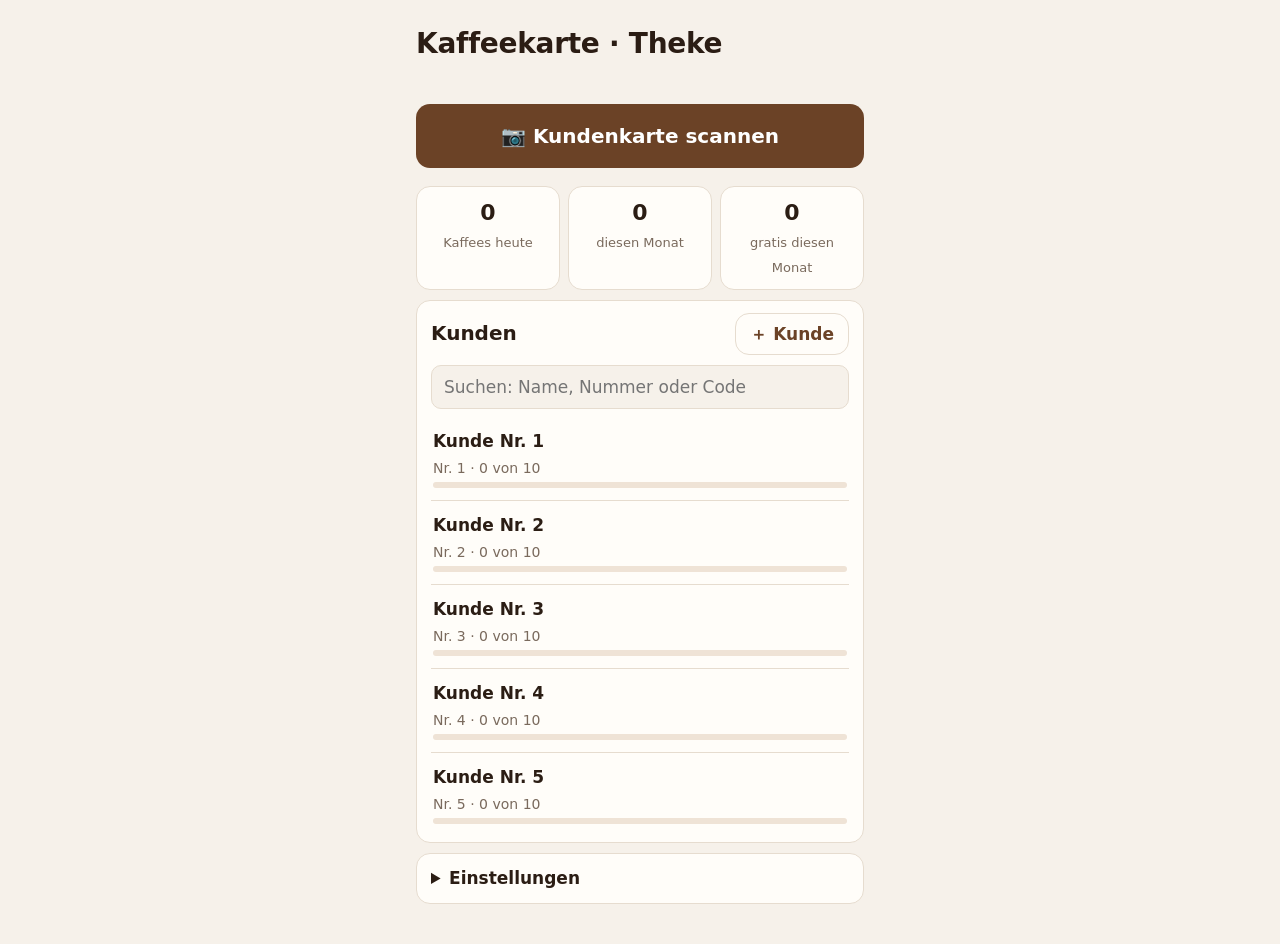
==== theke/index.html @ e29f2d75 "Theken-Version: Kundenkarten mit eigenem QR-Code, App bei der Verkäuferin Neue Seite /theke/ für den" ====
<!doctype html>
<html lang="de">
<head>
  <meta charset="utf-8">
  <meta name="viewport" content="width=device-width, initial-scale=1, viewport-fit=cover">
  <meta http-equiv="Content-Security-Policy" content="default-src 'self'; script-src 'self'; style-src 'self'; img-src 'self' data: blob:; media-src 'self' blob: mediastream:; connect-src 'self'; object-src 'none'; base-uri 'self'; form-action 'none'">
  <meta name="theme-color" content="#3b2a20">
  <meta name="description" content="Kaffeekarte für die Theke: Kundenkarten scannen, Kaffees zählen, jeder 10. gratis.">
  <title>Kaffeekarte · Theke</title>
  <link rel="manifest" href="manifest.webmanifest">
  <link rel="icon" href="../icon.svg" type="image/svg+xml">
  <link rel="apple-touch-icon" href="../icon-192.png">
  <link rel="stylesheet" href="../style.css?v=2">
  <link rel="stylesheet" href="theke.css?v=1">
</head>
<body>
  <main class="wrap">
    <header class="top">
      <h1>Kaffeekarte · Theke</h1>
      <p class="place" id="place"></p>
    </header>

    <p class="banner" id="backupHint" hidden></p>

    <button class="btn btn--main" id="scan" type="button">📷 Kundenkarte scannen</button>

    <section class="stats" id="stats"></section>

    <section class="box box--open" aria-labelledby="custTitle">
      <div class="row">
        <h2 id="custTitle">Kunden</h2>
        <button class="btn btn--ghost btn--small" id="addCust" type="button">＋ Kunde</button>
      </div>
      <input class="search" id="search" type="search" placeholder="Suchen: Name, Nummer oder Code" autocomplete="off">
      <ul class="clist" id="clist"></ul>
    </section>

    <details class="box">
      <summary>Einstellungen</summary>
      <label class="field">Name des Bäckers / Cafés (steht auf den Karten)
        <input id="setPlace" maxlength="40" placeholder="z. B. Bäckerei an der Ecke" autocomplete="off">
      </label>
      <label class="field">Kaffees bis zum Gratis-Kaffee
        <select id="setSize"></select>
      </label>
      <a class="btn btn--ghost" href="karten.html">🖨️ Alle Kundenkarten drucken</a>
      <button class="btn btn--ghost" id="export" type="button">💾 Sicherung speichern (Datei)</button>
      <button class="btn btn--ghost" id="import" type="button">Sicherung laden</button>
      <input id="importFile" type="file" accept=".json,application/json" hidden>
      <button class="btn btn--danger" id="reset" type="button">Alles zurücksetzen</button>
      <p class="hint">Alle Daten liegen nur auf diesem Gerät. Bitte regelmäßig „Sicherung speichern“ – wird der
        Browser-Speicher gelöscht oder geht das Gerät verloren, hilft nur die Sicherungsdatei.
        Tipp: Über das Browser-Menü „Zum Startbildschirm hinzufügen“ wird daraus eine App.</p>
    </details>
  </main>

  <!-- Kunde -->
  <section class="panel" id="detail" hidden aria-modal="true" role="dialog" aria-labelledby="dName">
    <div class="wrap">
      <div class="row">
        <button class="btn btn--ghost btn--small" id="dClose" type="button">← Zurück</button>
        <span class="muted" id="dNo"></span>
      </div>
      <h2 class="dname" id="dName"></h2>
      <div class="card">
        <div class="cups" id="dCups" aria-hidden="true"></div>
        <p class="status" id="dStatus" role="status" aria-live="polite"></p>
        <div class="free" id="dFree" hidden>
          <p><strong>Gratis-Kaffee fällig! 🎉</strong></p>
          <button class="btn btn--gold" id="dRedeem" type="button">Gratis-Kaffee ausgegeben</button>
        </div>
      </div>
      <button class="btn btn--main" id="dAdd" type="button">☕ Kaffee zählen</button>
      <button class="btn btn--ghost" id="dUndo" type="button" hidden>Letzten Kaffee zurücknehmen</button>
      <section class="stats" id="dStats"></section>
      <details class="box">
        <summary>Verlauf</summary>
        <ul class="log" id="dLog"></ul>
      </details>
      <details class="box">
        <summary>Kunde bearbeiten</summary>
        <label class="field">Name oder Spitzname (freiwillig)
          <input id="dRename" maxlength="30" placeholder="z. B. Herr M. mit Hund" autocomplete="off">
        </label>
        <a class="btn btn--ghost" id="dPrint" href="karten.html">🖨️ Karte neu drucken</a>
        <button class="btn btn--danger" id="dDelete" type="button">Kunde löschen</button>
      </details>
    </div>
  </section>

  <!-- Scanner -->
  <section class="panel panel--scan" id="scanner" hidden aria-modal="true" role="dialog" aria-label="Kundenkarte scannen">
    <video id="video" playsinline muted></video>
    <div class="frame" aria-hidden="true"></div>
    <p class="scanmsg" id="scanMsg">Kundenkarte vor die Kamera halten …</p>
    <button class="btn btn--main scanclose" id="scanClose" type="button">Abbrechen</button>
  </section>

  <div class="toast" id="toast" role="alert" hidden></div>
  <script src="jsQR.js"></script>
  <script src="store.js?v=1"></script>
  <script src="theke.js?v=1"></script>
</body>
</html>
---- style.css ----
:root {
  --bg: #f6f1ea; --surface: #fffdf9; --text: #2b1d14; --muted: #7a6a5d; --line: #e6dccf;
  --coffee: #6b4226; --coffee-soft: #efe3d6; --gold: #c8912e; --gold-soft: #fbefd6; --danger: #a33a2a;
  color-scheme: light dark;
}
@media (prefers-color-scheme: dark) {
  :root { --bg: #1b1410; --surface: #261c16; --text: #f3e9df; --muted: #b8a797; --line: #3a2c22;
    --coffee: #d9a57a; --coffee-soft: #3a2a20; --gold: #e3b458; --gold-soft: #3d3020; --danger: #ef8a78; }
}
* { box-sizing: border-box; }
html { -webkit-text-size-adjust: 100%; }
body { margin: 0; background: var(--bg); color: var(--text); font: 17px/1.45 system-ui, -apple-system, "Segoe UI", Roboto, sans-serif; }
.wrap { max-width: 480px; margin: 0 auto; padding: max(16px, env(safe-area-inset-top)) 16px 40px; }
.top h1 { margin: 8px 0 0; font-size: 28px; letter-spacing: -.01em; }
.place { margin: 0 0 12px; color: var(--muted); min-height: 1.4em; }
.card { background: var(--surface); border: 1px solid var(--line); border-radius: 20px; padding: 18px 16px; box-shadow: 0 6px 20px rgba(60, 40, 20, .08); }
.cups { display: grid; grid-template-columns: repeat(5, 1fr); gap: 10px; }
.cup { aspect-ratio: 1; border-radius: 50%; border: 2px dashed var(--line); display: grid; place-items: center; color: var(--line); transition: transform .25s; }
.cup svg { width: 62%; height: 62%; }
.cup--on { border: 2px solid var(--coffee); background: var(--coffee-soft); color: var(--coffee); }
.cup--new { animation: pop .45s ease; }
.cup--gift { border-color: var(--gold); color: var(--gold); }
@keyframes pop { 0% { transform: scale(.4); } 70% { transform: scale(1.15); } 100% { transform: scale(1); } }
.status { text-align: center; margin: 14px 0 0; font-weight: 600; }
.free { margin-top: 12px; padding: 12px; border-radius: 14px; background: var(--gold-soft); text-align: center; }
.free p { margin: 0 0 10px; }
.btn { display: block; width: 100%; min-height: 48px; margin: 12px 0 0; padding: 12px 16px; border-radius: 14px; border: 0; font: inherit; font-weight: 700; text-align: center; text-decoration: none; cursor: pointer; }
.btn--main { background: var(--coffee); color: #fff; font-size: 20px; min-height: 64px; margin-top: 16px; }
.btn--main:active { transform: scale(.98); }
.btn--gold { background: var(--gold); color: #1d1206; margin: 0; }
.btn--ghost { background: transparent; color: var(--coffee); border: 1.5px solid var(--line); font-weight: 600; }
.btn--danger { background: transparent; color: var(--danger); border: 1.5px solid var(--line); font-weight: 600; }
.stats { display: grid; grid-template-columns: repeat(3, 1fr); gap: 8px; margin: 18px 0 6px; }
.stat { background: var(--surface); border: 1px solid var(--line); border-radius: 14px; padding: 10px; text-align: center; }
.stat b { display: block; font-size: 22px; }
.stat span { font-size: 13px; color: var(--muted); }
.box { background: var(--surface); border: 1px solid var(--line); border-radius: 14px; padding: 12px 14px; margin-top: 10px; }
.box summary { font-weight: 700; cursor: pointer; }
.log { list-style: none; margin: 8px 0 0; padding: 0; max-height: 300px; overflow: auto; }
.log li { display: flex; justify-content: space-between; gap: 8px; padding: 6px 0; border-bottom: 1px solid var(--line); font-size: 15px; }
.log li:last-child { border-bottom: 0; }
.log .when { color: var(--muted); }
.field { display: block; margin-top: 12px; font-weight: 600; font-size: 15px; }
.field input, .field select { display: block; width: 100%; margin-top: 4px; min-height: 44px; padding: 8px 10px; border-radius: 10px; border: 1.5px solid var(--line); background: var(--bg); color: var(--text); font: inherit; }
.hint { color: var(--muted); font-size: 14px; margin: 14px 0 0; }
.toast { position: fixed; left: 50%; bottom: max(20px, env(safe-area-inset-bottom)); transform: translateX(-50%); max-width: calc(100% - 32px); background: var(--text); color: var(--bg); padding: 12px 16px; border-radius: 14px; font-weight: 600; box-shadow: 0 6px 20px rgba(0, 0, 0, .2); display: flex; gap: 12px; align-items: center; }
.toast[hidden] { display: none; }
.toast button { background: var(--gold); color: #1d1206; border: 0; border-radius: 10px; padding: 8px 12px; font: inherit; font-weight: 700; cursor: pointer; }
/* QR-Seite */
.qr-page { text-align: center; }
.qr-page .sheet { display: flex; flex-wrap: wrap; gap: 10mm; justify-content: center; margin-top: 16px; }
.qr-page .tag { border: 1px dashed #bbb; border-radius: 4mm; padding: 3mm; background: #fff; color: #2b1d14; }
.qr-page .tag svg { display: block; }
.qr-page .tag small { display: block; font-size: 9pt; margin-top: 1mm; }
.qr-page .tag--big { padding: 5mm 6mm; }
.qr-page .tag--big b { display: block; font-size: 16pt; }
.qr-page .tag--big span { display: block; font-size: 11pt; margin-bottom: 2mm; }
.qr-page .tag--big svg { margin: 2mm auto 0; }
.qr-page .tag--big small { font-size: 11pt; margin-top: 2mm; }
@media print {
  body { background: #fff; }
  .no-print { display: none !important; }
  .wrap { max-width: none; padding: 0; }
}
---- theke/theke.css ----
/* Theken-Version – ergänzt ../style.css */
.noscroll { overflow: hidden; }
.row { display: flex; align-items: center; justify-content: space-between; gap: 10px; }
.row h2 { margin: 0; font-size: 20px; }
.muted { color: var(--muted); font-size: 14px; }
.btn--small { width: auto; min-height: 40px; margin: 0; padding: 8px 14px; }
.box--open { padding-bottom: 6px; }
.search { display: block; width: 100%; margin-top: 10px; min-height: 44px; padding: 8px 12px; border-radius: 10px; border: 1.5px solid var(--line); background: var(--bg); color: var(--text); font: inherit; }
.banner { display: flex; flex-wrap: wrap; align-items: center; justify-content: space-between; gap: 8px; margin: 0 0 4px; padding: 10px 12px; border-radius: 14px; background: var(--gold-soft); font-size: 15px; font-weight: 600; }
.banner[hidden] { display: none; }
.banner button { background: var(--gold); color: #1d1206; border: 0; border-radius: 10px; padding: 8px 12px; font: inherit; font-weight: 700; cursor: pointer; }

.clist { list-style: none; margin: 8px 0 0; padding: 0; }
.clist li + li { border-top: 1px solid var(--line); }
.clist button { display: grid; gap: 4px; width: 100%; padding: 12px 2px; background: none; border: 0; color: inherit; font: inherit; text-align: left; cursor: pointer; }
.clist .cname { font-weight: 700; }
.clist .cmeta { font-size: 14px; color: var(--muted); }
.clist .bar { display: block; height: 6px; border-radius: 3px; background: var(--coffee-soft); overflow: hidden; }
.clist .bar i { display: block; height: 100%; width: 0; background: var(--coffee); }
.clist .empty { padding: 12px 2px; color: var(--muted); }
.badge { display: inline-block; margin-left: 6px; padding: 1px 8px; border-radius: 999px; background: var(--gold-soft); color: var(--text); font-size: 13px; font-weight: 700; }

.panel { position: fixed; inset: 0; z-index: 10; overflow-y: auto; background: var(--bg); }
.panel[hidden] { display: none; }
.dname { margin: 10px 0 12px; font-size: 26px; overflow-wrap: anywhere; }

.panel--scan { background: #000; overflow: hidden; }
.panel--scan video { position: absolute; inset: 0; width: 100%; height: 100%; object-fit: cover; }
.frame { position: absolute; left: 50%; top: 42%; width: min(70vw, 60vh); aspect-ratio: 1; transform: translate(-50%, -50%); border: 3px solid rgba(255, 255, 255, .9); border-radius: 18px; box-shadow: 0 0 0 100vmax rgba(0, 0, 0, .35); }
.scanmsg { position: absolute; left: 16px; right: 16px; top: max(20px, env(safe-area-inset-top)); margin: 0; padding: 10px 14px; border-radius: 14px; background: rgba(0, 0, 0, .6); color: #fff; font-weight: 600; text-align: center; }
.scanclose { position: absolute; left: 16px; right: 16px; bottom: max(20px, env(safe-area-inset-bottom)); width: auto; }
.toast { z-index: 20; }

/* Kundenkarten drucken – Scheckkartenformat */
.cards-page .sheet { display: grid; grid-template-columns: repeat(auto-fill, 85.6mm); gap: 6mm; justify-content: center; margin-top: 16px; }
.kcard { width: 85.6mm; height: 54mm; box-sizing: border-box; display: flex; gap: 3mm; align-items: center; padding: 3.5mm; border: 1px dashed #aaa; border-radius: 3mm; background: #fff; color: #2b1d14; text-align: left; break-inside: avoid; }
.kcard svg { flex: none; display: block; }
.kcard .ktext { display: flex; flex-direction: column; gap: 1mm; min-width: 0; font-size: 8.5pt; line-height: 1.25; }
.kcard .ktitle { font-size: 12pt; font-weight: 800; }
.kcard .kplace { font-weight: 600; }
.kcard .kname { margin-top: 1.5mm; font-size: 10.5pt; font-weight: 700; overflow-wrap: anywhere; }
.kcard .kcode { font-family: ui-monospace, "SFMono-Regular", Menlo, monospace; letter-spacing: .04em; }
.kcard .krule { margin-top: 1.5mm; color: #6b5a4d; }
@media print {
  @page { size: A4; margin: 10mm; }
  .cards-page .sheet { margin: 0; gap: 4mm; }
}
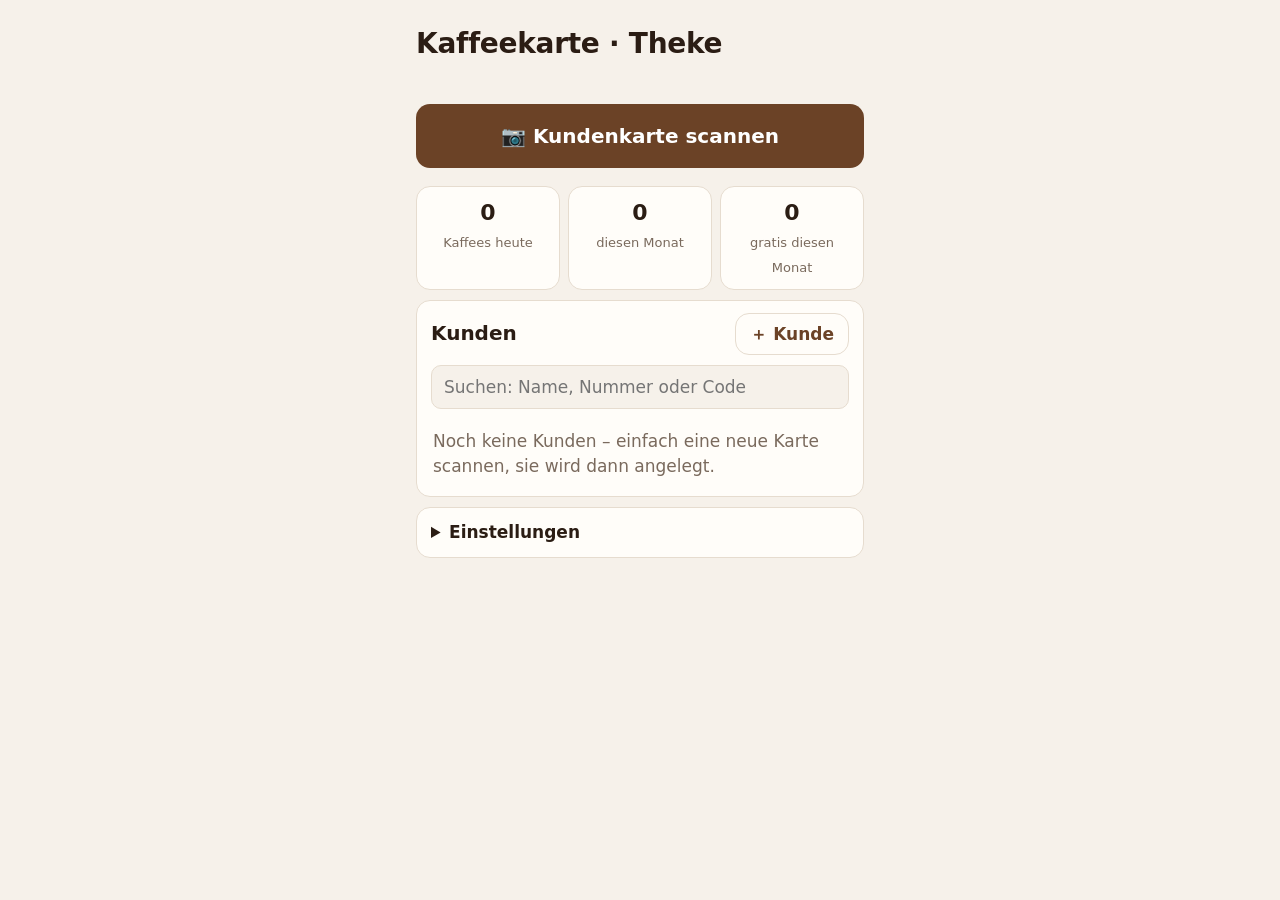
==== commit c9d4a732: "Theke: Karten auf Vorrat drucken, beim ersten Scan anlegen; Sicherung per Teilen senden Damit die Be" ====
--- a/theke/index.html
+++ b/theke/index.html
@@ -11,7 +11,7 @@
   <link rel="icon" href="../icon.svg" type="image/svg+xml">
   <link rel="apple-touch-icon" href="../icon-192.png">
   <link rel="stylesheet" href="../style.css?v=2">
-  <link rel="stylesheet" href="theke.css?v=1">
+  <link rel="stylesheet" href="theke.css?v=2">
 </head>
 <body>
   <main class="wrap">
@@ -43,13 +43,16 @@
       <label class="field">Kaffees bis zum Gratis-Kaffee
         <select id="setSize"></select>
       </label>
-      <a class="btn btn--ghost" href="karten.html">🖨️ Alle Kundenkarten drucken</a>
-      <button class="btn btn--ghost" id="export" type="button">💾 Sicherung speichern (Datei)</button>
+      <a class="btn btn--ghost" href="karten.html?vorrat=1">🖨️ Neue Karten auf Vorrat drucken</a>
+      <a class="btn btn--ghost" href="karten.html">🖨️ Karten der vorhandenen Kunden drucken</a>
+      <button class="btn btn--ghost" id="export" type="button">📤 Sicherung senden / speichern</button>
       <button class="btn btn--ghost" id="import" type="button">Sicherung laden</button>
       <input id="importFile" type="file" accept=".json,application/json" hidden>
       <button class="btn btn--danger" id="reset" type="button">Alles zurücksetzen</button>
-      <p class="hint">Alle Daten liegen nur auf diesem Gerät. Bitte regelmäßig „Sicherung speichern“ – wird der
-        Browser-Speicher gelöscht oder geht das Gerät verloren, hilft nur die Sicherungsdatei.
+      <p class="hint">Neue Karte? Einfach scannen – beim ersten Scan wird sie angelegt.
+        Alle Daten liegen nur auf diesem Gerät. Bitte regelmäßig „Sicherung senden“ (z. B. per WhatsApp oder Mail an
+        die Person, die die App betreut) – wird der Browser-Speicher gelöscht oder geht das Gerät verloren, hilft nur die
+        Sicherungsdatei.
         Tipp: Über das Browser-Menü „Zum Startbildschirm hinzufügen“ wird daraus eine App.</p>
     </details>
   </main>
@@ -98,7 +101,7 @@
 
   <div class="toast" id="toast" role="alert" hidden></div>
   <script src="jsQR.js"></script>
-  <script src="store.js?v=1"></script>
-  <script src="theke.js?v=1"></script>
+  <script src="store.js?v=2"></script>
+  <script src="theke.js?v=2"></script>
 </body>
 </html>
--- a/theke/theke.css
+++ b/theke/theke.css
@@ -45,3 +45,4 @@
   @page { size: A4; margin: 10mm; }
   .cards-page .sheet { margin: 0; gap: 4mm; }
 }
+.kcard .kline { display: block; width: 100%; padding-bottom: 5mm; border-bottom: 1px solid #999; font-size: 9pt; font-weight: 600; }
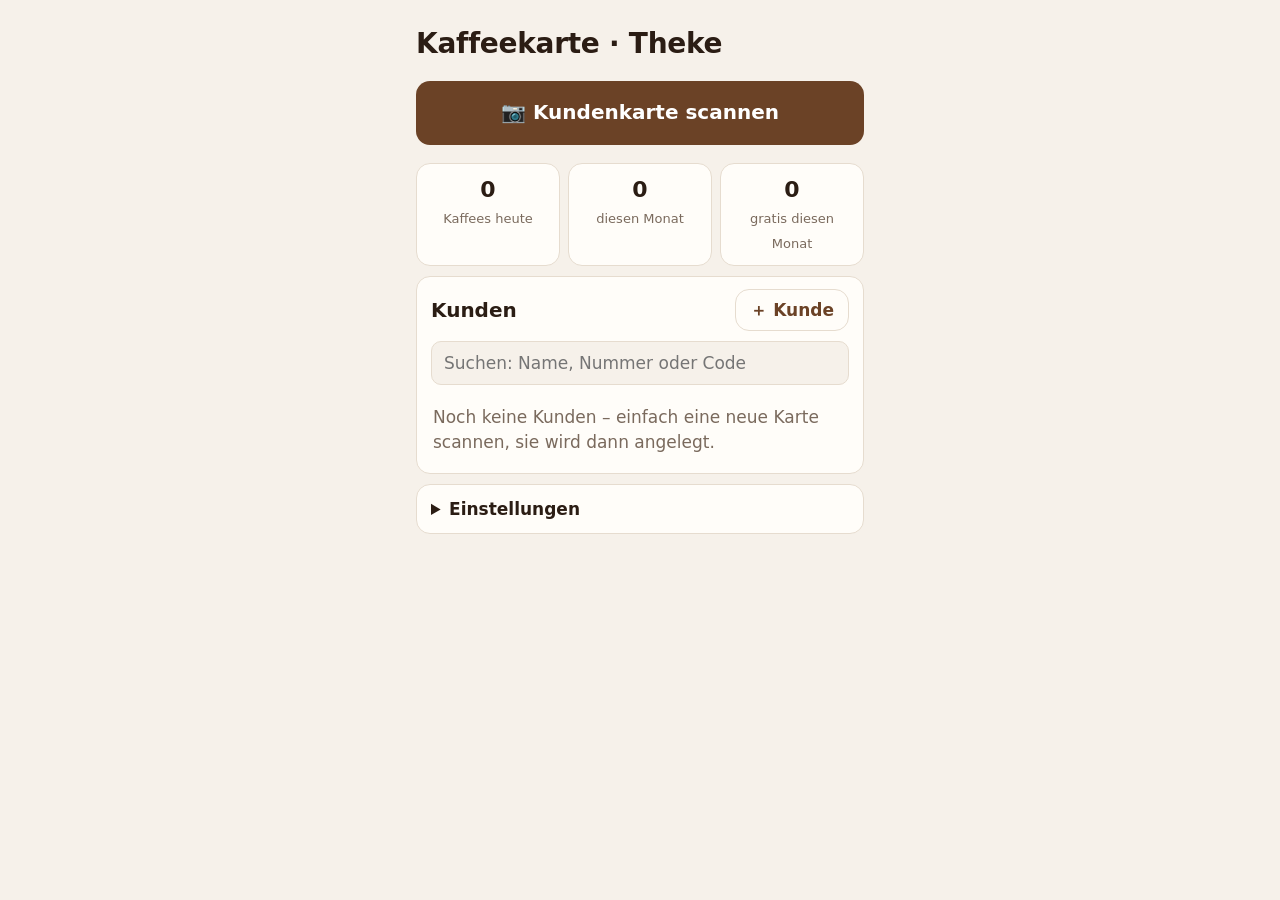
==== commit ce075bcc: "Theke vereinfacht: kein Bäckername, Kartendruck nur mit Anzahl - Bäckername aus Theke, Karten und An" ====
--- a/theke/index.html
+++ b/theke/index.html
@@ -11,13 +11,12 @@
   <link rel="icon" href="../icon.svg" type="image/svg+xml">
   <link rel="apple-touch-icon" href="../icon-192.png">
   <link rel="stylesheet" href="../style.css?v=2">
-  <link rel="stylesheet" href="theke.css?v=2">
+  <link rel="stylesheet" href="theke.css?v=4">
 </head>
 <body>
   <main class="wrap">
     <header class="top">
       <h1>Kaffeekarte · Theke</h1>
-      <p class="place" id="place"></p>
     </header>
 
     <p class="banner" id="backupHint" hidden></p>
@@ -37,9 +36,6 @@
 
     <details class="box">
       <summary>Einstellungen</summary>
-      <label class="field">Name des Bäckers / Cafés (steht auf den Karten)
-        <input id="setPlace" maxlength="40" placeholder="z. B. Bäckerei an der Ecke" autocomplete="off">
-      </label>
       <label class="field">Kaffees bis zum Gratis-Kaffee
         <select id="setSize"></select>
       </label>
@@ -48,6 +44,7 @@
       <button class="btn btn--ghost" id="export" type="button">📤 Sicherung senden / speichern</button>
       <button class="btn btn--ghost" id="import" type="button">Sicherung laden</button>
       <input id="importFile" type="file" accept=".json,application/json" hidden>
+      <a class="btn btn--ghost" href="anleitung.html">📄 Kurzanleitung (zum Ausdrucken)</a>
       <button class="btn btn--danger" id="reset" type="button">Alles zurücksetzen</button>
       <p class="hint">Neue Karte? Einfach scannen – beim ersten Scan wird sie angelegt.
         Alle Daten liegen nur auf diesem Gerät. Bitte regelmäßig „Sicherung senden“ (z. B. per WhatsApp oder Mail an
@@ -102,6 +99,6 @@
   <div class="toast" id="toast" role="alert" hidden></div>
   <script src="jsQR.js"></script>
   <script src="store.js?v=2"></script>
-  <script src="theke.js?v=2"></script>
+  <script src="theke.js?v=3"></script>
 </body>
 </html>
--- a/theke/theke.css
+++ b/theke/theke.css
@@ -37,12 +37,12 @@
 .kcard svg { flex: none; display: block; }
 .kcard .ktext { display: flex; flex-direction: column; gap: 1mm; min-width: 0; font-size: 8.5pt; line-height: 1.25; }
 .kcard .ktitle { font-size: 12pt; font-weight: 800; }
-.kcard .kplace { font-weight: 600; }
 .kcard .kname { margin-top: 1.5mm; font-size: 10.5pt; font-weight: 700; overflow-wrap: anywhere; }
 .kcard .kcode { font-family: ui-monospace, "SFMono-Regular", Menlo, monospace; letter-spacing: .04em; }
 .kcard .krule { margin-top: 1.5mm; color: #6b5a4d; }
 @media print {
-  @page { size: A4; margin: 10mm; }
-  .cards-page .sheet { margin: 0; gap: 4mm; }
+  @page { size: A4; margin: 6mm 10mm; }
+  .cards-page .sheet { margin: 0; gap: 3mm 6mm; }
 }
 .kcard .kline { display: block; width: 100%; padding-bottom: 5mm; border-bottom: 1px solid #999; font-size: 9pt; font-weight: 600; }
+
